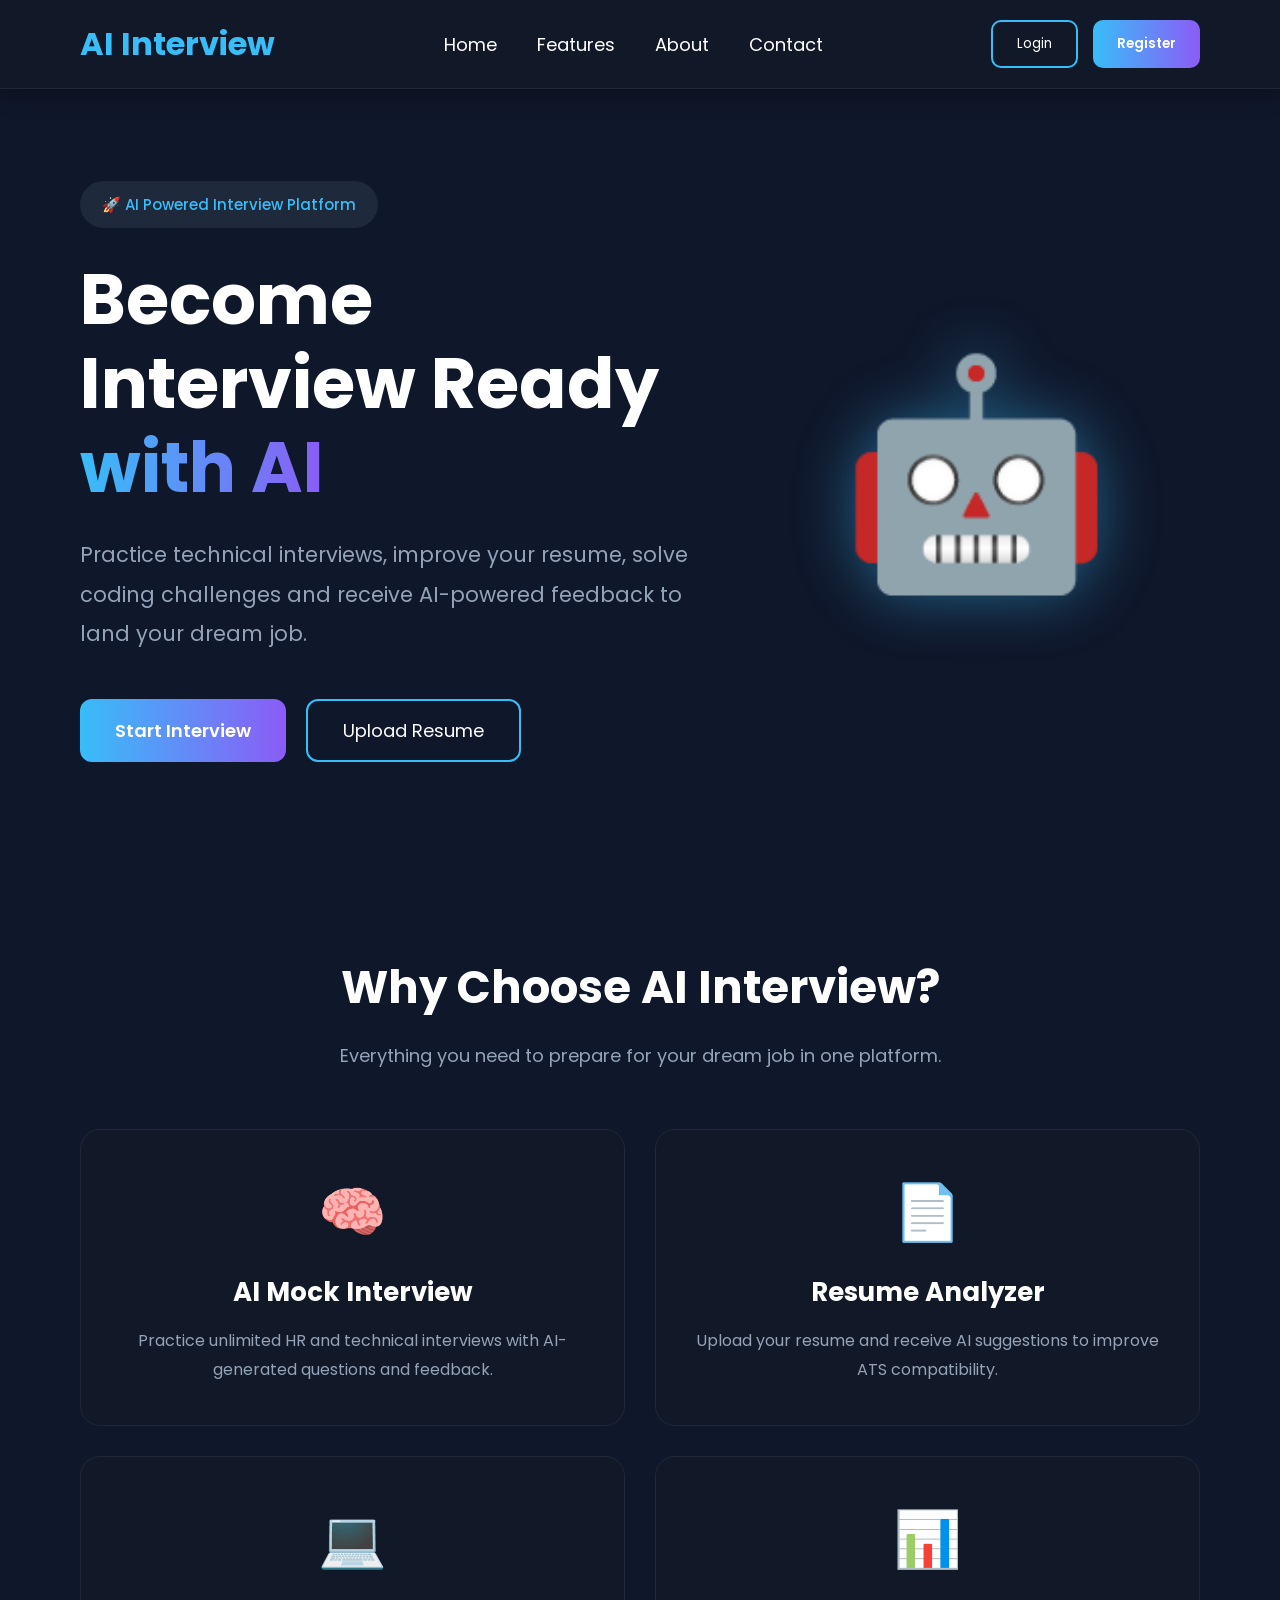
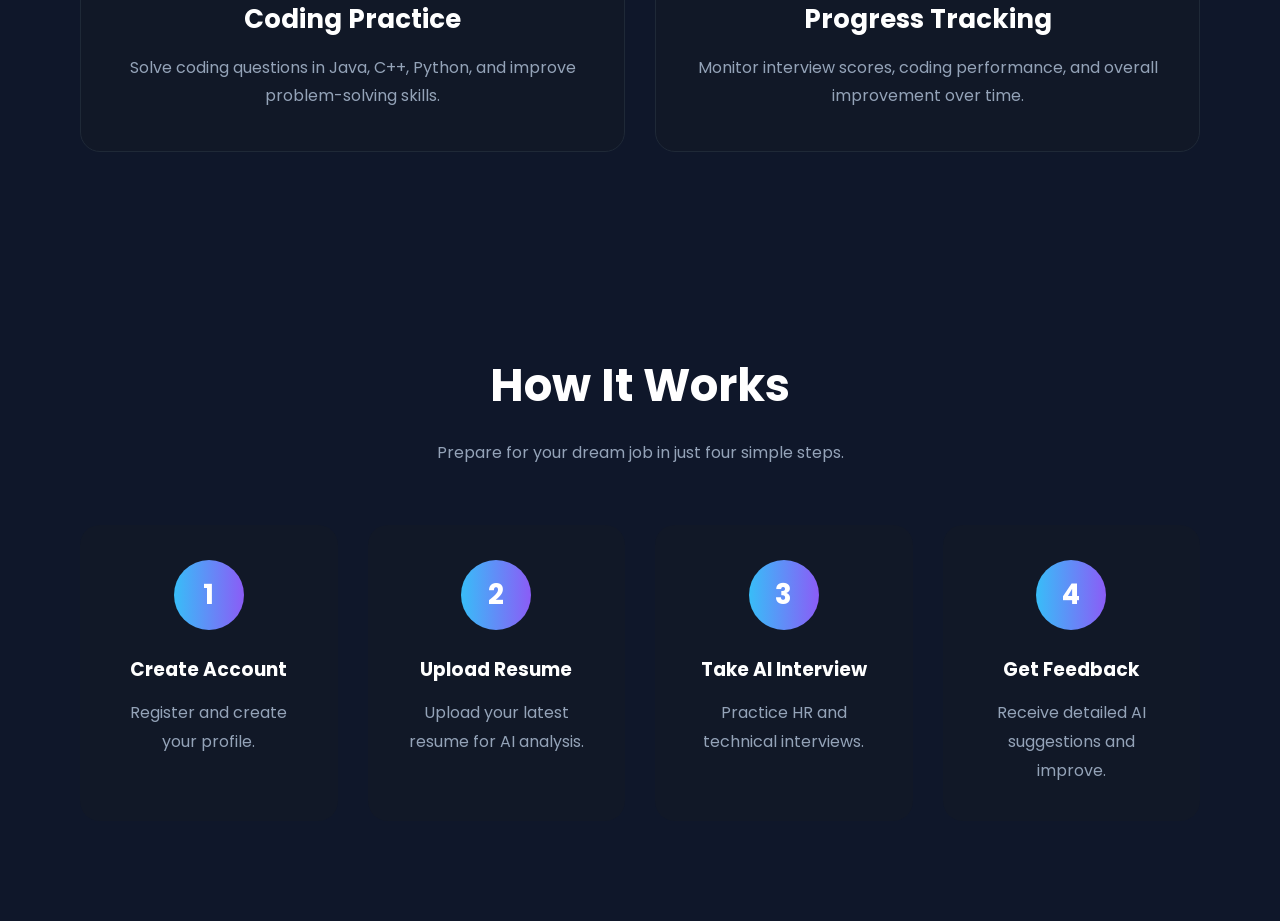
==== Frontend/html/index.html @ 6710d827 "Add initial AI interview platform" ====
<!DOCTYPE html>
<html lang="en">
<head>
    <meta charset="UTF-8">
    <meta name="viewport" content="width=device-width, initial-scale=1.0">
    <title>AI Interview Preparation Platform</title>

    <link rel="stylesheet" href="../css/style.css">
</head>
<body>
<nav class="navbar">

        <div class="logo">
            AI Interview
        </div>

        <ul class="nav-links">
            <li><a href="#">Home</a></li>
            <li><a href="#features">Features</a></li>
            <li><a href="#">About</a></li>
            <li><a href="#">Contact</a></li>
        </ul>

        <div class="buttons">
            <button class="login-btn">Login</button>
            <button class="signup-btn">Register</button>
        </div>

    </nav>

    <section class="hero">

    <div class="hero-content">

        <span class="badge">
            🚀 AI Powered Interview Platform
        </span>

        <h1>
            Become Interview Ready
            <span>with AI</span>
        </h1>

        <p>
            Practice technical interviews, improve your resume,
            solve coding challenges and receive AI-powered feedback
            to land your dream job.
        </p>

        <div class="hero-buttons">

            <button class="start-btn">
                Start Interview
            </button>

            <button class="upload-btn">
                Upload Resume
            </button>

        </div>

    </div>

    <div class="hero-image">

        <div class="robot">

            🤖

        </div>

    </div>

</section>

<!-- ================= FEATURES ================= -->

<section class="features" id="features">

    <h2>Why Choose AI Interview?</h2>

    <p class="section-description">
        Everything you need to prepare for your dream job in one platform.
    </p>

    <div class="feature-container">

        <div class="feature-card">

            <div class="icon">🧠</div>

            <h3>AI Mock Interview</h3>

            <p>
                Practice unlimited HR and technical interviews with AI-generated questions and feedback.
            </p>

        </div>

        <div class="feature-card">

            <div class="icon">📄</div>

            <h3>Resume Analyzer</h3>

            <p>
                Upload your resume and receive AI suggestions to improve ATS compatibility.
            </p>

        </div>

        <div class="feature-card">

            <div class="icon">💻</div>

            <h3>Coding Practice</h3>

            <p>
                Solve coding questions in Java, C++, Python, and improve problem-solving skills.
            </p>

        </div>

        <div class="feature-card">

            <div class="icon">📊</div>

            <h3>Progress Tracking</h3>

            <p>
                Monitor interview scores, coding performance, and overall improvement over time.
            </p>

        </div>

    </div>

</section>

<!-- ================= HOW IT WORKS ================= -->

<section class="workflow">

    <h2>How It Works</h2>

    <p class="workflow-text">
        Prepare for your dream job in just four simple steps.
    </p>

    <div class="steps">

        <div class="step">
            <div class="number">1</div>
            <h3>Create Account</h3>
            <p>Register and create your profile.</p>
        </div>

        <div class="step">
            <div class="number">2</div>
            <h3>Upload Resume</h3>
            <p>Upload your latest resume for AI analysis.</p>
        </div>

        <div class="step">
            <div class="number">3</div>
            <h3>Take AI Interview</h3>
            <p>Practice HR and technical interviews.</p>
        </div>

        <div class="step">
            <div class="number">4</div>
            <h3>Get Feedback</h3>
            <p>Receive detailed AI suggestions and improve.</p>
        </div>

    </div>

</section>
<script src="../js/script.js"></script>
</body>
</html>
---- Frontend/css/style.css ----
/* ===================== GOOGLE FONTS ===================== */

@import url('https://fonts.googleapis.com/css2?family=Poppins:wght@300;400;500;600;700;800&display=swap');

*{
    margin:0;
    padding:0;
    box-sizing:border-box;
    font-family:'Poppins',sans-serif;
}

body{
    background:#0f172a;
    color:white;
    overflow-x:hidden;
}

/* ===================== NAVBAR ===================== */

.navbar{

    display:flex;
    justify-content:space-between;
    align-items:center;

    padding:20px 80px;

    background:#111827;

    border-bottom:1px solid #1f2937;

    box-shadow:0 5px 20px rgba(0,0,0,.35);

    position:sticky;
    top:0;
    z-index:1000;
}

/* Logo */

.logo{

    font-size:32px;

    font-weight:700;

    color:#38bdf8;

    cursor:pointer;

    transition:.3s;
}

.logo:hover{

    color:#8b5cf6;

}

/* Navigation */

.nav-links{

    display:flex;

    list-style:none;

    gap:40px;
}

.nav-links a{

    text-decoration:none;

    color:white;

    font-size:18px;

    position:relative;

    transition:.3s;
}

.nav-links a:hover{

    color:#38bdf8;

}

.nav-links a::after{

    content:"";

    position:absolute;

    left:0;

    bottom:-8px;

    width:0;

    height:2px;

    background:#38bdf8;

    transition:.3s;
}

.nav-links a:hover::after{

    width:100%;
}

/* Buttons */

.buttons{

    display:flex;

    gap:15px;
}

.login-btn{

    padding:12px 24px;

    background:transparent;

    border:2px solid #38bdf8;

    color:white;

    border-radius:10px;

    cursor:pointer;

    transition:.3s;
}

.login-btn:hover{

    background:#38bdf8;

    color:black;

    transform:translateY(-3px);

    box-shadow:0 8px 25px rgba(56,189,248,.35);

}

.signup-btn{

    padding:12px 24px;

    background:linear-gradient(90deg,#38bdf8,#8b5cf6);

    border:none;

    color:white;

    border-radius:10px;

    cursor:pointer;

    font-weight:600;

    transition:.3s;
}

.signup-btn:hover{

    transform:translateY(-3px);

    box-shadow:0 8px 25px rgba(139,92,246,.4);

}

/* ===================== HERO ===================== */

.hero{

    max-width:1400px;

    margin:auto;

    display:flex;

    justify-content:space-between;

    align-items:center;

    min-height:85vh;

    padding:80px;
}

/* Left */

.hero-content{

    width:55%;
}

/* Badge */

.badge{

    display:inline-block;

    background:#1e293b;

    color:#38bdf8;

    padding:12px 22px;

    border-radius:40px;

    margin-bottom:30px;

    font-size:15px;

    font-weight:500;
}

/* Heading */

.hero-content h1{

    font-size:70px;

    line-height:1.2;

    margin-bottom:25px;

    font-weight:700;
}

.hero-content h1 span{

    background:linear-gradient(90deg,#38bdf8,#8b5cf6);

    -webkit-background-clip:text;

    color:transparent;
}

/* Paragraph */

.hero-content p{

    color:#94a3b8;

    font-size:21px;

    line-height:1.9;

    max-width:650px;

    margin-bottom:45px;
}

/* Buttons */

.hero-buttons{

    display:flex;

    gap:20px;
}

.start-btn{

    background:linear-gradient(90deg,#38bdf8,#8b5cf6);

    color:white;

    border:none;

    padding:16px 35px;

    border-radius:12px;

    font-size:18px;

    font-weight:600;

    cursor:pointer;

    transition:.3s;
}

.start-btn:hover{

    transform:translateY(-5px);

    box-shadow:0 10px 30px rgba(56,189,248,.4);

}

.upload-btn{

    background:transparent;

    color:white;

    border:2px solid #38bdf8;

    padding:16px 35px;

    border-radius:12px;

    font-size:18px;

    cursor:pointer;

    transition:.3s;
}

.upload-btn:hover{

    background:#38bdf8;

    color:black;

    transform:translateY(-5px);

    box-shadow:0 10px 30px rgba(56,189,248,.3);

}

/* ===================== IMAGE ===================== */

.hero-image{

    width:40%;

    display:flex;

    justify-content:center;

    align-items:center;
}

.hero-image img{

    width:430px;

    animation:float 4s ease-in-out infinite;

    filter:drop-shadow(0 0 30px rgba(56,189,248,.45));
}

.robot{

    font-size:220px;

    animation:float 4s ease-in-out infinite;

    filter:drop-shadow(0 0 30px rgba(56,189,248,.45));
}

/* Animation */

@keyframes float{

    0%{
        transform:translateY(0px);
    }

    50%{
        transform:translateY(-20px);
    }

    100%{
        transform:translateY(0px);
    }

}


/* ================= FEATURES ================= */

.features{

    max-width:1400px;

    margin:auto;

    padding:100px 80px;

    text-align:center;

}

.features h2{

    font-size:45px;

    margin-bottom:20px;

}

.section-description{

    color:#94a3b8;

    font-size:18px;

    margin-bottom:60px;

}

.feature-container{

    display:grid;

    grid-template-columns:repeat(2,1fr);

    gap:30px;

}

.feature-card{

    background:#111827;

    padding:40px;

    border-radius:20px;

    transition:.3s;

    border:1px solid #1f2937;

}

.feature-card:hover{

    transform:translateY(-10px);

    box-shadow:0 15px 35px rgba(56,189,248,.2);

    border-color:#38bdf8;

}

.icon{

    font-size:55px;

    margin-bottom:20px;

}

.feature-card h3{

    margin-bottom:15px;

    font-size:26px;

}

.feature-card p{

    color:#94a3b8;

    line-height:1.8;

}

/* ================= HOW IT WORKS ================= */

.workflow{

    padding:100px 80px;

    max-width:1400px;

    margin:auto;

    text-align:center;

}

.workflow h2{

    font-size:45px;

    margin-bottom:20px;

}

.workflow-text{

    color:#94a3b8;

    margin-bottom:60px;

}

.steps{

    display:flex;

    justify-content:space-between;

    gap:30px;

}

.step{

    flex:1;

    background:#111827;

    padding:35px;

    border-radius:20px;

    transition:.3s;

}

.step:hover{

    transform:translateY(-10px);

    border:1px solid #38bdf8;

}

.number{

    width:70px;

    height:70px;

    background:linear-gradient(90deg,#38bdf8,#8b5cf6);

    color:white;

    font-size:28px;

    font-weight:bold;

    border-radius:50%;

    display:flex;

    justify-content:center;

    align-items:center;

    margin:auto;

    margin-bottom:25px;

}

.step h3{

    margin-bottom:15px;

}

.step p{

    color:#94a3b8;

    line-height:1.8;

}
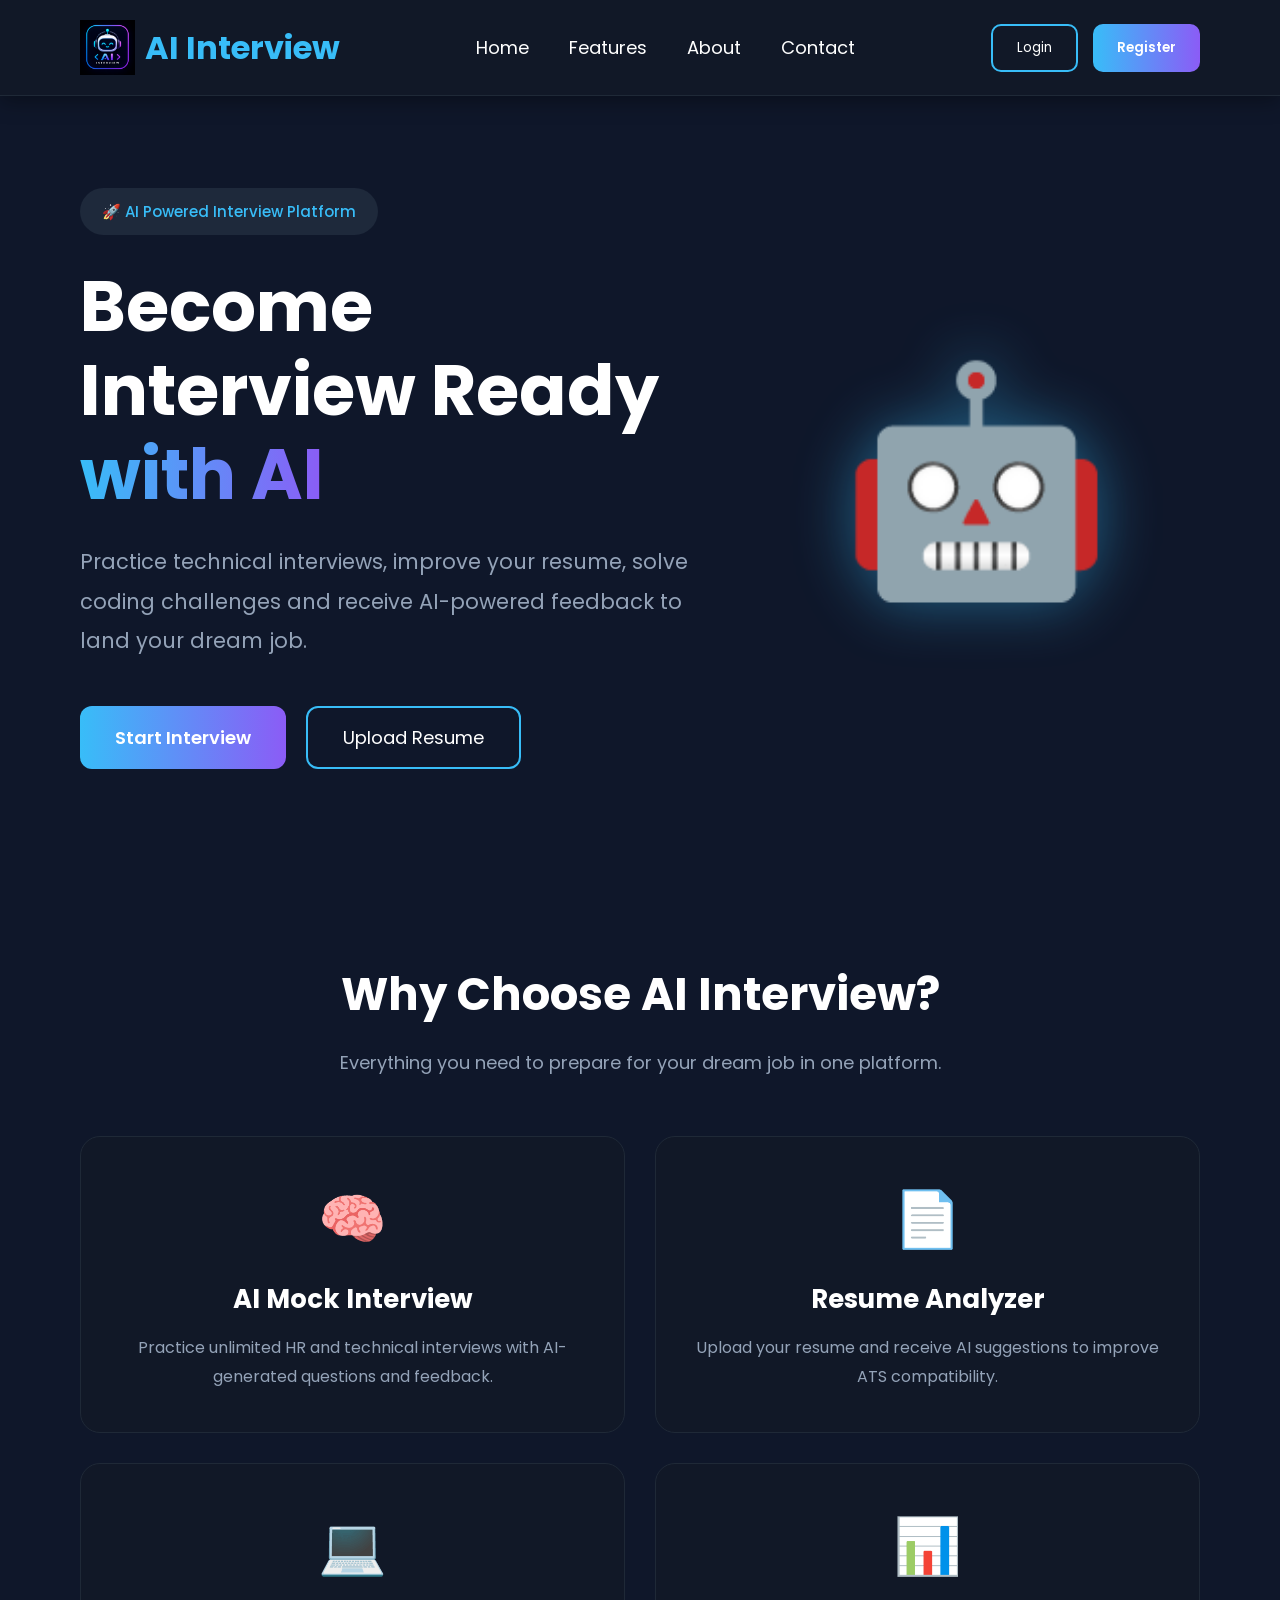
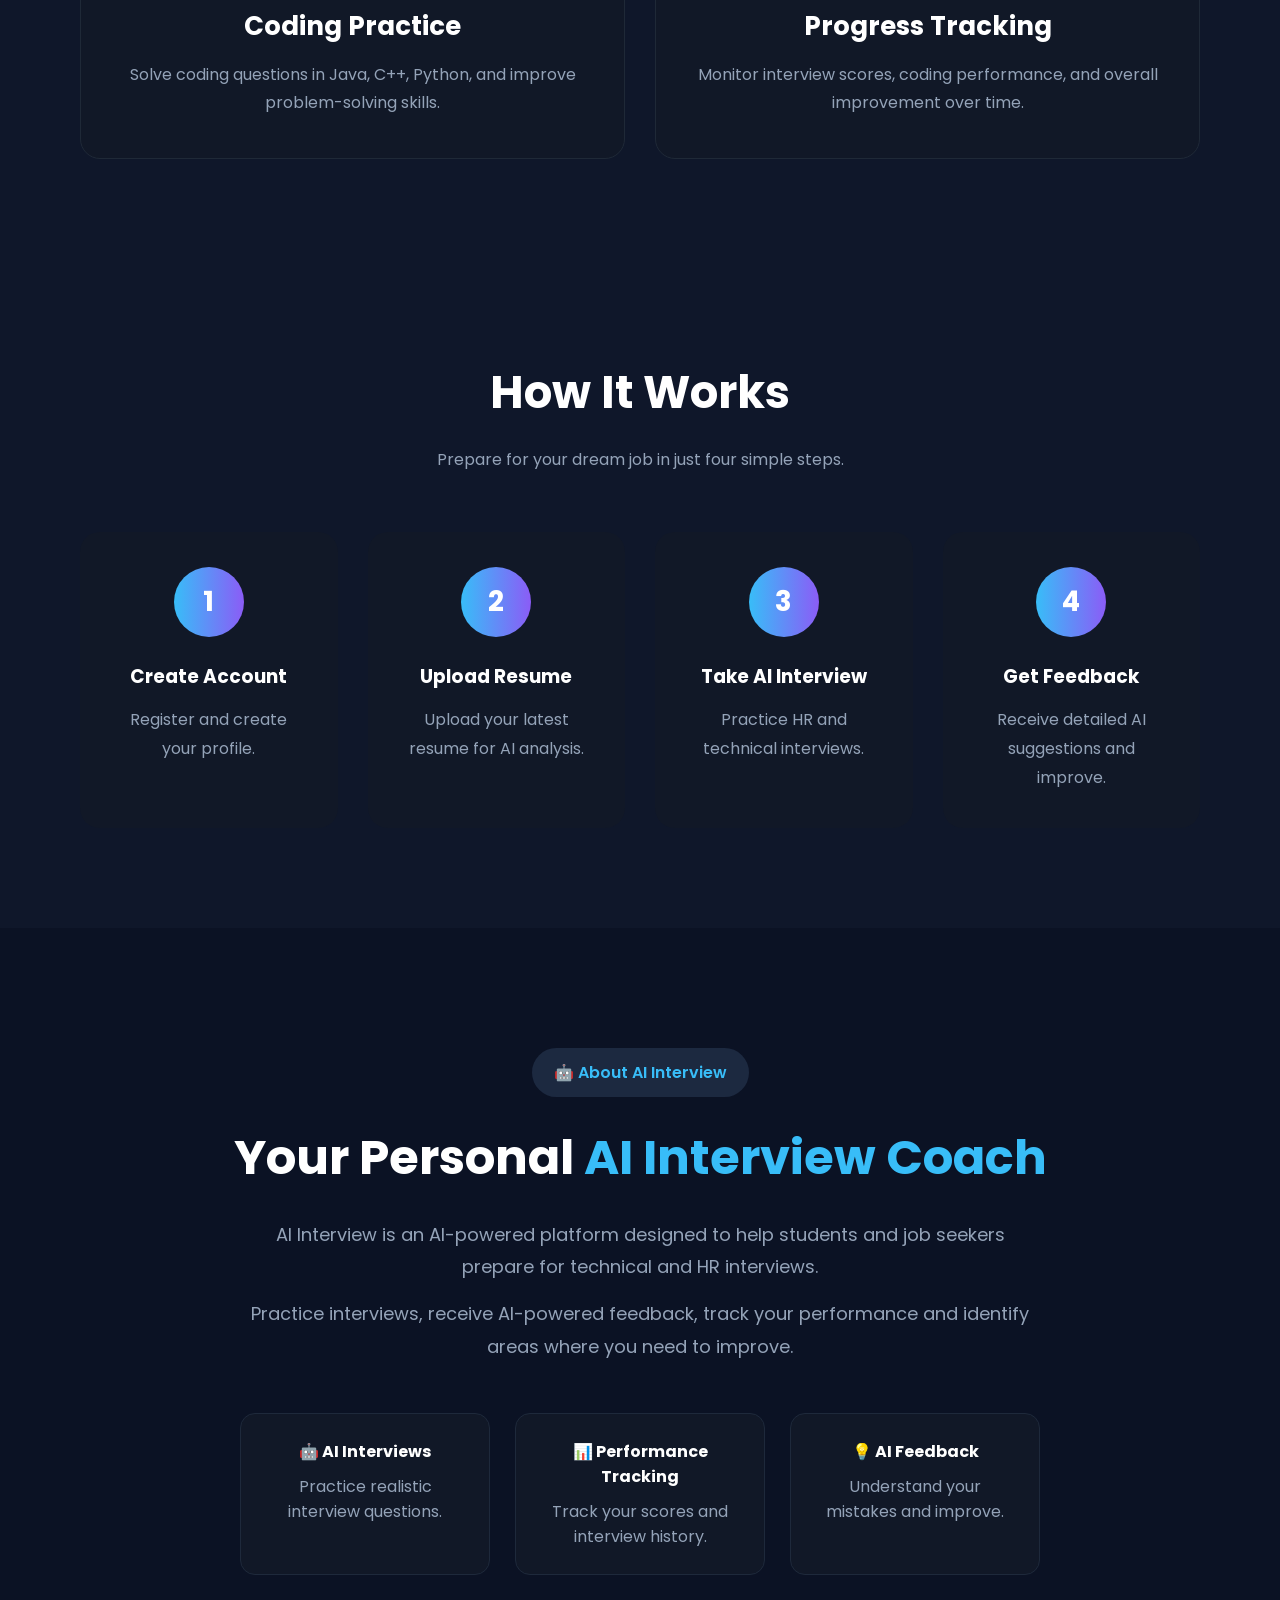
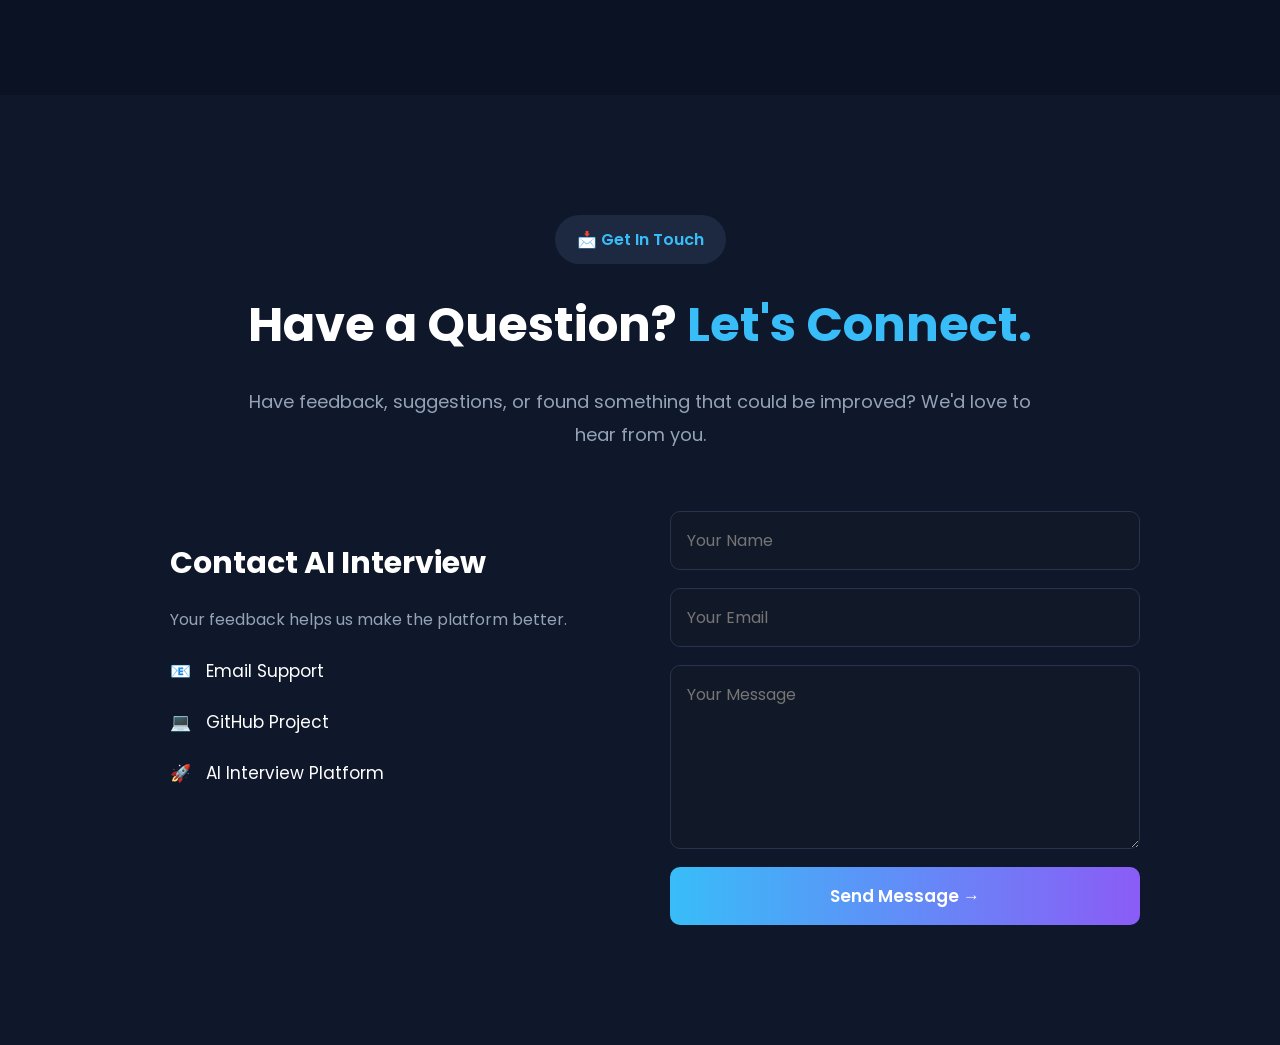
==== commit d147dad2: "Update AI interview platform" ====
--- a/Frontend/html/index.html
+++ b/Frontend/html/index.html
@@ -4,6 +4,9 @@
     <meta charset="UTF-8">
     <meta name="viewport" content="width=device-width, initial-scale=1.0">
     <title>AI Interview Preparation Platform</title>
+    <link rel="icon"
+        type="image/png"
+        href="../assets/favicon.png">
 
     <link rel="stylesheet" href="../css/style.css">
 </head>
@@ -11,14 +14,17 @@
 <nav class="navbar">
 
         <div class="logo">
-            AI Interview
+            <img src="../assets/ai-interview-logo.png"
+                alt="AI Interview">
+
+            <span>AI Interview</span>
         </div>
 
         <ul class="nav-links">
             <li><a href="#">Home</a></li>
             <li><a href="#features">Features</a></li>
-            <li><a href="#">About</a></li>
-            <li><a href="#">Contact</a></li>
+            <li><a href="#about">About</a></li>
+            <li><a href="#contact">Contact</a></li>
         </ul>
 
         <div class="buttons">
@@ -176,6 +182,137 @@
     </div>
 
 </section>
+
+<!-- ================= ABOUT ================= -->
+
+<section class="about-section" id="about">
+
+    <div class="about-content">
+
+        <span class="about-badge">
+            🤖 About AI Interview
+        </span>
+
+        <h2>
+            Your Personal
+            <span>AI Interview Coach</span>
+        </h2>
+
+        <p>
+            AI Interview is an AI-powered platform designed to help
+            students and job seekers prepare for technical and
+            HR interviews.
+        </p>
+
+        <p>
+            Practice interviews, receive AI-powered feedback,
+            track your performance and identify areas where you
+            need to improve.
+        </p>
+
+        <div class="about-features">
+
+            <div>
+                <strong>🤖 AI Interviews</strong>
+                <span>Practice realistic interview questions.</span>
+            </div>
+
+            <div>
+                <strong>📊 Performance Tracking</strong>
+                <span>Track your scores and interview history.</span>
+            </div>
+
+            <div>
+                <strong>💡 AI Feedback</strong>
+                <span>Understand your mistakes and improve.</span>
+            </div>
+
+        </div>
+
+    </div>
+
+</section>
+
+<!-- ================= CONTACT ================= -->
+
+<section class="contact-section" id="contact">
+
+    <div class="contact-intro">
+
+        <span class="contact-badge">
+            📩 Get In Touch
+        </span>
+
+        <h2>
+            Have a Question?
+            <span>Let's Connect.</span>
+        </h2>
+
+        <p>
+            Have feedback, suggestions, or found something that
+            could be improved? We'd love to hear from you.
+        </p>
+
+    </div>
+
+
+    <div class="contact-container">
+
+        <div class="contact-info">
+
+            <h3>Contact AI Interview</h3>
+
+            <p>
+                Your feedback helps us make the platform better.
+            </p>
+
+            <div class="contact-item">
+                📧
+                <span>Email Support</span>
+            </div>
+
+            <div class="contact-item">
+                💻
+                <span>GitHub Project</span>
+            </div>
+
+            <div class="contact-item">
+                🚀
+                <span>AI Interview Platform</span>
+            </div>
+
+        </div>
+
+
+        <form class="contact-form">
+
+            <input
+                type="text"
+                placeholder="Your Name"
+                required
+            >
+
+            <input
+                type="email"
+                placeholder="Your Email"
+                required
+            >
+
+            <textarea
+                rows="6"
+                placeholder="Your Message"
+                required
+            ></textarea>
+
+            <button type="submit">
+                Send Message →
+            </button>
+
+        </form>
+
+    </div>
+
+</section>
 <script src="../js/script.js"></script>
 </body>
 </html>
--- a/Frontend/css/style.css
+++ b/Frontend/css/style.css
@@ -38,17 +38,20 @@
 
 /* Logo */
 
-.logo{
-
-    font-size:32px;
-
-    font-weight:700;
-
-    color:#38bdf8;
-
-    cursor:pointer;
-
-    transition:.3s;
+.logo {
+    display: flex;
+    align-items: center;
+    gap: 10px;
+    font-size: 32px;
+    font-weight: 700;
+    color: #38bdf8;
+}
+
+.logo img {
+    width: 55px;
+    height: 55px;
+    object-fit: contain;
+    display: block;
 }
 
 .logo:hover{
@@ -571,4 +574,180 @@
 
     line-height:1.8;
 
+}
+
+/* ================= ABOUT SECTION ================= */
+
+.about-section {
+    padding: 120px 10%;
+    background: #0b1224;
+}
+
+.about-content {
+    max-width: 1000px;
+    margin: auto;
+    text-align: center;
+}
+
+.about-badge,
+.contact-badge {
+    display: inline-block;
+    padding: 12px 22px;
+    border-radius: 30px;
+    background: #1c2940;
+    color: #38bdf8;
+    font-weight: 600;
+    margin-bottom: 25px;
+}
+
+.about-content h2,
+.contact-intro h2 {
+    font-size: 48px;
+    margin-bottom: 25px;
+    color: white;
+}
+
+.about-content h2 span,
+.contact-intro h2 span {
+    color: #38bdf8;
+}
+
+.about-content p,
+.contact-intro p {
+    max-width: 800px;
+    margin: 15px auto;
+    color: #94a3b8;
+    font-size: 18px;
+    line-height: 1.8;
+}
+
+.about-features {
+    display: flex;
+    justify-content: center;
+    gap: 25px;
+    margin-top: 50px;
+    flex-wrap: wrap;
+}
+
+.about-features div {
+    width: 250px;
+    padding: 25px;
+    border: 1px solid #1e293b;
+    border-radius: 15px;
+    background: #111827;
+}
+
+.about-features strong {
+    display: block;
+    color: white;
+    margin-bottom: 10px;
+}
+
+.about-features span {
+    color: #94a3b8;
+    line-height: 1.5;
+}
+
+
+/* ================= CONTACT SECTION ================= */
+
+.contact-section {
+    padding: 120px 10%;
+    background: #0f172a;
+}
+
+.contact-intro {
+    text-align: center;
+    margin-bottom: 60px;
+}
+
+.contact-container {
+    max-width: 1000px;
+    margin: auto;
+    display: grid;
+    grid-template-columns: 1fr 1fr;
+    gap: 60px;
+}
+
+.contact-info {
+    padding: 30px;
+}
+
+.contact-info h3 {
+    color: white;
+    font-size: 30px;
+    margin-bottom: 20px;
+}
+
+.contact-info p {
+    color: #94a3b8;
+    line-height: 1.7;
+}
+
+.contact-item {
+    display: flex;
+    gap: 15px;
+    align-items: center;
+    margin-top: 25px;
+    color: #38bdf8;
+    font-size: 17px;
+}
+
+.contact-item span {
+    color: white;
+}
+
+
+.contact-form {
+    display: flex;
+    flex-direction: column;
+    gap: 18px;
+}
+
+.contact-form input,
+.contact-form textarea {
+    width: 100%;
+    padding: 16px;
+    border: 1px solid #26344d;
+    border-radius: 10px;
+    background: #111827;
+    color: white;
+    font-size: 16px;
+    outline: none;
+    box-sizing: border-box;
+}
+
+.contact-form input:focus,
+.contact-form textarea:focus {
+    border-color: #38bdf8;
+}
+
+.contact-form textarea {
+    resize: vertical;
+}
+
+.contact-form button {
+    padding: 16px;
+    border: none;
+    border-radius: 10px;
+    background: linear-gradient(
+        90deg,
+        #38bdf8,
+        #8b5cf6
+    );
+    color: white;
+    font-size: 17px;
+    font-weight: 600;
+    cursor: pointer;
+}
+
+.contact-form button:hover {
+    opacity: 0.9;
+}
+
+
+/* ================= SMOOTH SCROLL ================= */
+
+html {
+    scroll-behavior: smooth;
 }
